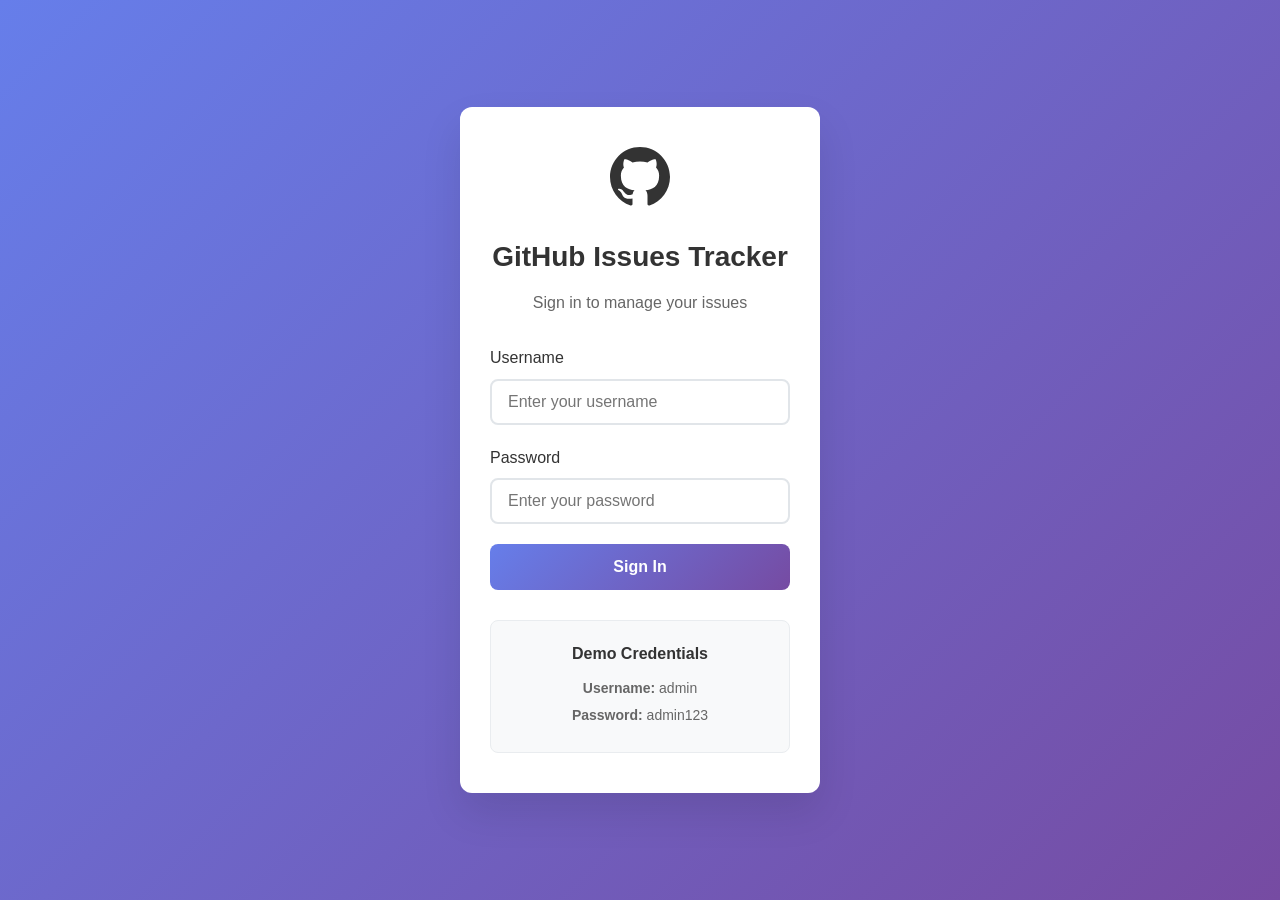
==== dashboard.html @ 181c5027 "first commit" ====
<!DOCTYPE html>
<html lang="en">
<head>
    <meta charset="UTF-8">
    <meta name="viewport" content="width=device-width, initial-scale=1.0">
    <title>GitHub Issues Tracker - Dashboard</title>
    <link rel="stylesheet" href="style.css">
</head>
<body class="dashboard-page">
    <!-- Navbar -->
    <nav class="navbar">
        <div class="nav-container">
            <div class="nav-left">
                <div class="nav-logo">
                    <svg width="30" height="30" viewBox="0 0 24 24" fill="currentColor">
                        <path d="M12 0c-6.626 0-12 5.373-12 12 0 5.302 3.438 9.8 8.207 11.387.599.111.793-.261.793-.577v-2.234c-3.338.726-4.033-1.416-4.033-1.416-.546-1.387-1.333-1.756-1.333-1.756-1.089-.745.083-.729.083-.729 1.205.084 1.839 1.237 1.839 1.237 1.07 1.834 2.807 1.304 3.492.997.107-.775.418-1.305.762-1.604-2.665-.305-5.467-1.334-5.467-5.931 0-1.311.469-2.381 1.236-3.221-.124-.303-.535-1.524.117-3.176 0 0 1.008-.322 3.301 1.23.957-.266 1.983-.399 3.003-.404 1.02.005 2.047.138 3.006.404 2.291-1.552 3.297-1.23 3.297-1.23.653 1.653.242 2.874.118 3.176.77.84 1.235 1.911 1.235 3.221 0 4.609-2.807 5.624-5.479 5.921.43.372.823 1.102.823 2.222v3.293c0 .319.192.694.801.576 4.765-1.589 8.199-6.086 8.199-11.386 0-6.627-5.373-12-12-12z"/>
                    </svg>
                    <span>Issues Tracker</span>
                </div>
            </div>
            
            <div class="nav-right">
                <div class="search-container">
                    <input type="text" id="searchInput" placeholder="Search issues...">
                    <button id="searchBtn">Search</button>
                </div>
                <button id="logoutBtn" class="logout-btn">Logout</button>
            </div>
        </div>
    </nav>

    <!-- Main Content -->
    <main class="main-content">
        <div class="container">
            <!-- Tabs -->
            <div class="tabs-section">
                <div class="tabs">
                    <button class="tab-btn active" data-status="all">All</button>
                    <button class="tab-btn" data-status="open">Open</button>
                    <button class="tab-btn" data-status="closed">Closed</button>
                </div>
            </div>

            <!-- Info Row -->
            <div class="info-row">
                <div class="info-left">
                    <svg width="20" height="20" viewBox="0 0 24 24" fill="currentColor">
                        <path d="M12 2C6.48 2 2 6.48 2 12s4.48 10 10 10 10-4.48 10-10S17.52 2 12 2zm-2 15l-5-5 1.41-1.41L10 14.17l7.59-7.59L19 8l-9 9z"/>
                    </svg>
                    <span id="issueCount">0 issues</span>
                </div>
                <div class="info-right">
                    <div class="status-marker open-marker">
                        <span class="marker-dot"></span>
                        Open
                    </div>
                    <div class="status-marker closed-marker">
                        <span class="marker-dot"></span>
                        Closed
                    </div>
                </div>
            </div>

            <!-- Loading Spinner -->
            <div id="loader" class="loader" style="display: none;">
                <div class="spinner"></div>
            </div>

            <!-- Issues Container -->
            <div id="issuesContainer" class="issues-container">
                <!-- Issues will be rendered here -->
            </div>

            <!-- No Results Message -->
            <div id="noResults" class="no-results" style="display: none;">
                <p>No issues found</p>
            </div>
        </div>
    </main>

    <!-- Issue Details Modal -->
    <div id="issueModal" class="modal" style="display: none;">
        <div class="modal-content">
            <div class="modal-header">
                <h2 id="modalTitle">Issue Details</h2>
                <button class="modal-close">&times;</button>
            </div>
            <div class="modal-body">
                <div id="modalIssueDetails">
                    <!-- Issue details will be rendered here -->
                </div>
            </div>
        </div>
    </div>

    <script src="js/api.js"></script>
    <script src="js/dashboard.js"></script>
</body>
</html>
---- style.css ----
/* Reset and Base Styles */
* {
    margin: 0;
    padding: 0;
    box-sizing: border-box;
}

body {
    font-family: -apple-system, BlinkMacSystemFont, 'Segoe UI', Roboto, Oxygen, Ubuntu, Cantarell, sans-serif;
    line-height: 1.6;
    color: #333;
    background-color: #f8f9fa;
}

/* Login Page Styles */
.login-page {
    background: linear-gradient(135deg, #667eea 0%, #764ba2 100%);
    min-height: 100vh;
    display: flex;
    align-items: center;
    justify-content: center;
}

.login-container {
    width: 100%;
    max-width: 400px;
    padding: 20px;
}

.login-card {
    background: white;
    border-radius: 12px;
    padding: 40px 30px;
    box-shadow: 0 20px 40px rgba(0, 0, 0, 0.1);
    text-align: center;
}

.login-header .logo {
    color: #333;
    margin-bottom: 20px;
}

.login-header h1 {
    font-size: 28px;
    margin-bottom: 10px;
    color: #333;
}

.subtitle {
    color: #666;
    margin-bottom: 30px;
    font-size: 16px;
}

.login-form {
    text-align: left;
}

.form-group {
    margin-bottom: 20px;
}

.form-group label {
    display: block;
    margin-bottom: 8px;
    font-weight: 500;
    color: #333;
}

.form-group input {
    width: 100%;
    padding: 12px 16px;
    border: 2px solid #e1e5e9;
    border-radius: 8px;
    font-size: 16px;
    transition: border-color 0.3s ease;
}

.form-group input:focus {
    outline: none;
    border-color: #667eea;
}

.login-btn {
    width: 100%;
    padding: 14px;
    background: linear-gradient(135deg, #667eea 0%, #764ba2 100%);
    color: white;
    border: none;
    border-radius: 8px;
    font-size: 16px;
    font-weight: 600;
    cursor: pointer;
    transition: transform 0.2s ease;
}

.login-btn:hover {
    transform: translateY(-2px);
}

.error-message {
    background: #fee;
    color: #c33;
    padding: 12px;
    border-radius: 8px;
    margin-top: 20px;
    border: 1px solid #fcc;
}

.demo-credentials {
    margin-top: 30px;
    padding: 20px;
    background: #f8f9fa;
    border-radius: 8px;
    border: 1px solid #e9ecef;
}

.demo-credentials h3 {
    font-size: 16px;
    margin-bottom: 10px;
    color: #333;
}

.demo-credentials p {
    font-size: 14px;
    color: #666;
    margin: 5px 0;
}

/* Dashboard Styles */
.dashboard-page {
    background-color: #f8f9fa;
    min-height: 100vh;
}

/* Navbar */
.navbar {
    background: white;
    box-shadow: 0 2px 10px rgba(0, 0, 0, 0.1);
    position: sticky;
    top: 0;
    z-index: 100;
}

.nav-container {
    max-width: 1200px;
    margin: 0 auto;
    padding: 0 20px;
    display: flex;
    justify-content: space-between;
    align-items: center;
    height: 70px;
}

.nav-left {
    display: flex;
    align-items: center;
}

.nav-logo {
    display: flex;
    align-items: center;
    gap: 12px;
    font-size: 20px;
    font-weight: 600;
    color: #333;
}

.nav-logo svg {
    color: #333;
}

.nav-right {
    display: flex;
    align-items: center;
    gap: 20px;
}

.search-container {
    display: flex;
    gap: 10px;
}

.search-container input {
    padding: 10px 16px;
    border: 2px solid #e1e5e9;
    border-radius: 8px;
    font-size: 14px;
    width: 300px;
}

.search-container input:focus {
    outline: none;
    border-color: #667eea;
}

.search-container button {
    padding: 10px 20px;
    background: #667eea;
    color: white;
    border: none;
    border-radius: 8px;
    cursor: pointer;
    font-weight: 500;
    transition: background-color 0.3s ease;
}

.search-container button:hover {
    background: #5a67d8;
}

.logout-btn {
    padding: 10px 20px;
    background: #dc3545;
    color: white;
    border: none;
    border-radius: 8px;
    cursor: pointer;
    font-weight: 500;
    transition: background-color 0.3s ease;
}

.logout-btn:hover {
    background: #c82333;
}

/* Main Content */
.main-content {
    max-width: 1200px;
    margin: 0 auto;
    padding: 30px 20px;
}

/* Tabs */
.tabs-section {
    margin-bottom: 20px;
}

.tabs {
    display: flex;
    gap: 10px;
    border-bottom: 2px solid #e9ecef;
    padding-bottom: 0;
}

.tab-btn {
    padding: 12px 24px;
    background: none;
    border: none;
    border-bottom: 3px solid transparent;
    cursor: pointer;
    font-size: 16px;
    font-weight: 500;
    color: #666;
    transition: all 0.3s ease;
    margin-bottom: -2px;
}

.tab-btn:hover {
    color: #333;
}

.tab-btn.active {
    color: #667eea;
    border-bottom-color: #667eea;
}

/* Info Row */
.info-row {
    display: flex;
    justify-content: space-between;
    align-items: center;
    margin-bottom: 30px;
    padding: 16px 20px;
    background: white;
    border-radius: 8px;
    box-shadow: 0 2px 4px rgba(0, 0, 0, 0.05);
}

.info-left {
    display: flex;
    align-items: center;
    gap: 10px;
    font-weight: 500;
}

.info-right {
    display: flex;
    gap: 20px;
}

.status-marker {
    display: flex;
    align-items: center;
    gap: 8px;
    font-size: 14px;
}

.marker-dot {
    width: 12px;
    height: 12px;
    border-radius: 50%;
}

.open-marker .marker-dot {
    background-color: #28a745;
}

.closed-marker .marker-dot {
    background-color: #6f42c1;
}

/* Loading Spinner */
.loader {
    display: flex;
    justify-content: center;
    align-items: center;
    min-height: 200px;
}

.spinner {
    width: 40px;
    height: 40px;
    border: 4px solid #f3f3f3;
    border-top: 4px solid #667eea;
    border-radius: 50%;
    animation: spin 1s linear infinite;
}

@keyframes spin {
    0% { transform: rotate(0deg); }
    100% { transform: rotate(360deg); }
}

/* Issues Container */
.issues-container {
    display: grid;
    grid-template-columns: repeat(auto-fill, minmax(280px, 1fr));
    gap: 20px;
    margin-bottom: 40px;
}

/* Issue Cards */
.issue-card {
    background: white;
    border-radius: 12px;
    padding: 20px;
    box-shadow: 0 2px 8px rgba(0, 0, 0, 0.1);
    cursor: pointer;
    transition: all 0.3s ease;
    border-top: 4px solid transparent;
    position: relative;
}

.issue-card:hover {
    transform: translateY(-4px);
    box-shadow: 0 8px 25px rgba(0, 0, 0, 0.15);
}

.issue-card.open {
    border-top-color: #28a745; /* Green for open */
}

.issue-card.closed {
    border-top-color: #6f42c1; /* Purple for closed */
}

/* Priority Badge - Top Right */
.priority-top-right {
    position: absolute;
    top: 15px;
    right: 15px;
}

.priority-badge {
    padding: 4px 8px;
    border-radius: 4px;
    font-size: 11px;
    font-weight: 500;
    color: white;
    text-transform: uppercase;
}

.issue-title {
    font-size: 18px;
    font-weight: 600;
    margin: 0 0 15px 0;
    color: #333;
    line-height: 1.4;
    padding-right: 80px; /* Space for priority badge */
}

.issue-description {
    color: #666;
    margin-bottom: 15px;
    font-size: 14px;
    line-height: 1.5;
    display: -webkit-box;
    -webkit-line-clamp: 3;
    -webkit-box-orient: vertical;
    overflow: hidden;
    display: -moz-box;
    -moz-line-clamp: 3;
    -moz-box-orient: vertical;
    overflow: hidden;
}

/* Issue Labels - Below Description */
.issue-labels {
    display: flex;
    gap: 6px;
    flex-wrap: wrap;
    margin-bottom: 15px;
}

.issue-meta {
    display: flex;
    justify-content: space-between;
    align-items: center;
    margin-bottom: 12px;
}

.issue-status {
    padding: 4px 12px;
    border-radius: 20px;
    font-size: 12px;
    font-weight: 500;
    text-transform: uppercase;
}

.issue-card.open .issue-status {
    background: #d4edda;
    color: #155724;
}

.issue-card.closed .issue-status {
    background: #e2d9f3;
    color: #6f42c1;
}

.issue-author {
    font-size: 12px;
    color: #666;
}

.issue-details {
    display: flex;
    justify-content: space-between;
    align-items: center;
    margin-bottom: 12px;
}

.priority-badge {
    padding: 4px 8px;
    border-radius: 4px;
    font-size: 11px;
    font-weight: 500;
    color: white;
    text-transform: uppercase;
}

.issue-labels {
    display: flex;
    gap: 6px;
    flex-wrap: wrap;
}

.label {
    padding: 4px 8px;
    background: #e9ecef;
    border-radius: 12px;
    font-size: 11px;
    color: #495057;
}

/* Label Badges - Enhanced */
.label-badge {
    padding: 4px 8px;
    background: linear-gradient(135deg, #667eea 0%, #764ba2 100%);
    color: white;
    border-radius: 12px;
    font-size: 11px;
    font-weight: 500;
    text-transform: lowercase;
    letter-spacing: 0.5px;
    box-shadow: 0 2px 4px rgba(102, 126, 234, 0.3);
    transition: transform 0.2s ease;
}

.label-badge:hover {
    transform: scale(1.05);
}

/* Special colors for common labels */
.label-badge:nth-child(1) { background: linear-gradient(135deg, #ff6b6b 0%, #ee5a24 100%); } /* bug */
.label-badge:nth-child(2) { background: linear-gradient(135deg, #51cf66 0%, #2c9e3b 100%); } /* enhancement */
.label-badge:nth-child(3) { background: linear-gradient(135deg, #339af0 0%, #1c7ed6 100%); } /* help wanted */
.label-badge:nth-child(4) { background: linear-gradient(135deg, #845ef7 0%, #5f3dc4 100%); } /* documentation */
.label-badge:nth-child(5) { background: linear-gradient(135deg, #ffd93d 0%, #f59e0b 100%); } /* good first issue */

.issue-date {
    font-size: 11px;
    color: #999;
    border-top: 1px solid #f1f3f4;
    padding-top: 10px;
}

/* No Results */
.no-results {
    text-align: center;
    padding: 60px 20px;
    color: #666;
}

.no-results p {
    font-size: 18px;
    margin-bottom: 20px;
}

/* Error Message */
.error-message {
    text-align: center;
    padding: 40px 20px;
    color: #dc3545;
}

.error-message p {
    font-size: 16px;
    margin-bottom: 20px;
}

.retry-btn {
    padding: 10px 20px;
    background: #667eea;
    color: white;
    border: none;
    border-radius: 8px;
    cursor: pointer;
    font-weight: 500;
}

/* Modal */
.modal {
    display: none;
    position: fixed;
    z-index: 1000;
    left: 0;
    top: 0;
    width: 100%;
    height: 100%;
    background-color: rgba(0, 0, 0, 0.5);
    animation: fadeIn 0.3s ease;
}

@keyframes fadeIn {
    from { opacity: 0; }
    to { opacity: 1; }
}

.modal-content {
    background-color: white;
    margin: 5% auto;
    padding: 0;
    border-radius: 12px;
    width: 90%;
    max-width: 600px;
    max-height: 80vh;
    overflow-y: auto;
    animation: slideIn 0.3s ease;
}

@keyframes slideIn {
    from { transform: translateY(-50px); opacity: 0; }
    to { transform: translateY(0); opacity: 1; }
}

.modal-header {
    display: flex;
    justify-content: space-between;
    align-items: center;
    padding: 20px 24px;
    border-bottom: 1px solid #e9ecef;
}

.modal-header h2 {
    margin: 0;
    color: #333;
}

.modal-close {
    font-size: 28px;
    font-weight: bold;
    color: #999;
    cursor: pointer;
    background: none;
    border: none;
    padding: 0;
    width: 30px;
    height: 30px;
    display: flex;
    align-items: center;
    justify-content: center;
}

.modal-close:hover {
    color: #333;
}

.modal-body {
    padding: 24px;
}

.issue-detail-item {
    margin-bottom: 16px;
    padding-bottom: 16px;
    border-bottom: 1px solid #f1f3f4;
}

.issue-detail-item:last-child {
    border-bottom: none;
    margin-bottom: 0;
    padding-bottom: 0;
}

.issue-detail-item strong {
    color: #333;
    display: block;
    margin-bottom: 4px;
}

/* Responsive Design */
@media (max-width: 768px) {
    .nav-container {
        flex-direction: column;
        height: auto;
        padding: 15px 20px;
        gap: 15px;
    }
    
    .nav-right {
        width: 100%;
        justify-content: space-between;
    }
    
    .search-container input {
        width: 200px;
    }
    
    .issues-container {
        grid-template-columns: repeat(auto-fill, minmax(250px, 1fr));
        gap: 15px;
    }
    
    .info-row {
        flex-direction: column;
        gap: 15px;
        text-align: center;
    }
    
    .tabs {
        overflow-x: auto;
        -webkit-overflow-scrolling: touch;
    }
    
    .modal-content {
        margin: 10% auto;
        width: 95%;
    }
}

@media (max-width: 480px) {
    .login-card {
        padding: 30px 20px;
        margin: 20px;
    }
    
    .nav-right {
        flex-direction: column;
        gap: 10px;
    }
    
    .search-container {
        width: 100%;
    }
    
    .search-container input {
        width: 100%;
    }
    
    .issues-container {
        grid-template-columns: 1fr;
        gap: 15px;
    }
    
    .main-content {
        padding: 20px 15px;
    }
    
    .issue-card {
        padding: 15px;
    }
    
    .modal-body {
        padding: 20px;
    }
}

/* Tablet Responsive */
@media (min-width: 481px) and (max-width: 768px) {
    .issues-container {
        grid-template-columns: repeat(2, 1fr);
    }
}

/* Desktop Responsive */
@media (min-width: 769px) {
    .issues-container {
        grid-template-columns: repeat(4, 1fr);
    }
}
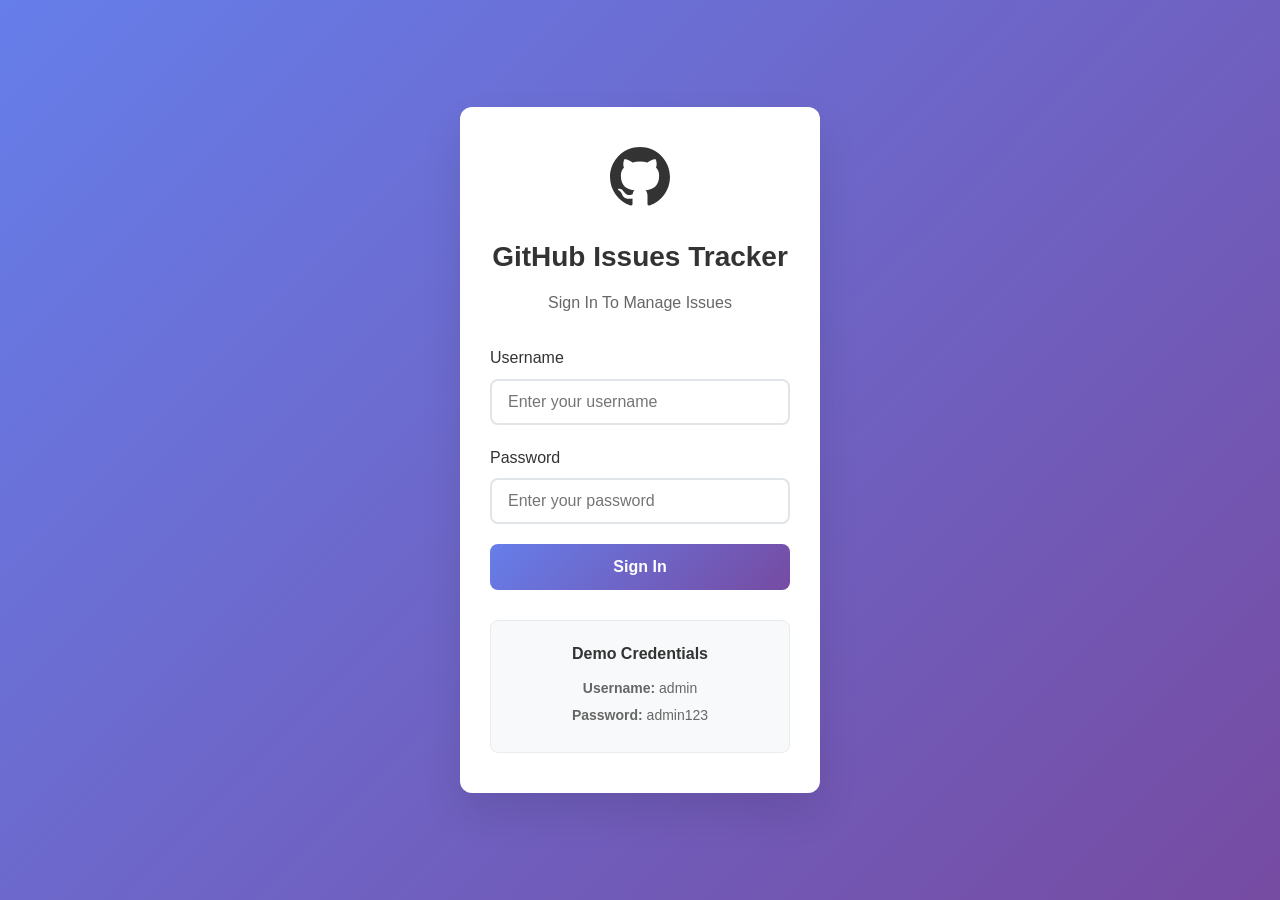
==== commit d0762f21: "2ndcommit" ====
--- a/dashboard.html
+++ b/dashboard.html
@@ -7,7 +7,7 @@
     <link rel="stylesheet" href="style.css">
 </head>
 <body class="dashboard-page">
-    <!-- Navbar -->
+    
     <nav class="navbar">
         <div class="nav-container">
             <div class="nav-left">
@@ -29,11 +29,10 @@
         </div>
     </nav>
 
-    <!-- Main Content -->
+    
     <main class="main-content">
         <div class="container">
-            <!-- Tabs -->
-            <div class="tabs-section">
+           <div class="tabs-section">
                 <div class="tabs">
                     <button class="tab-btn active" data-status="all">All</button>
                     <button class="tab-btn" data-status="open">Open</button>
@@ -41,7 +40,7 @@
                 </div>
             </div>
 
-            <!-- Info Row -->
+           
             <div class="info-row">
                 <div class="info-left">
                     <svg width="20" height="20" viewBox="0 0 24 24" fill="currentColor">
@@ -61,24 +60,24 @@
                 </div>
             </div>
 
-            <!-- Loading Spinner -->
+            
             <div id="loader" class="loader" style="display: none;">
                 <div class="spinner"></div>
             </div>
 
-            <!-- Issues Container -->
+        
             <div id="issuesContainer" class="issues-container">
-                <!-- Issues will be rendered here -->
+               
             </div>
 
-            <!-- No Results Message -->
+             
             <div id="noResults" class="no-results" style="display: none;">
                 <p>No issues found</p>
             </div>
         </div>
     </main>
 
-    <!-- Issue Details Modal -->
+     
     <div id="issueModal" class="modal" style="display: none;">
         <div class="modal-content">
             <div class="modal-header">
@@ -87,7 +86,7 @@
             </div>
             <div class="modal-body">
                 <div id="modalIssueDetails">
-                    <!-- Issue details will be rendered here -->
+                    
                 </div>
             </div>
         </div>
--- a/style.css
+++ b/style.css
@@ -1,4 +1,4 @@
-/* Reset and Base Styles */
+ 
 * {
     margin: 0;
     padding: 0;
@@ -12,7 +12,7 @@
     background-color: #f8f9fa;
 }
 
-/* Login Page Styles */
+ 
 .login-page {
     background: linear-gradient(135deg, #667eea 0%, #764ba2 100%);
     min-height: 100vh;
@@ -127,13 +127,13 @@
     margin: 5px 0;
 }
 
-/* Dashboard Styles */
+ 
 .dashboard-page {
     background-color: #f8f9fa;
     min-height: 100vh;
 }
 
-/* Navbar */
+ 
 .navbar {
     background: white;
     box-shadow: 0 2px 10px rgba(0, 0, 0, 0.1);
@@ -224,14 +224,14 @@
     background: #c82333;
 }
 
-/* Main Content */
+ 
 .main-content {
     max-width: 1200px;
     margin: 0 auto;
     padding: 30px 20px;
 }
 
-/* Tabs */
+ 
 .tabs-section {
     margin-bottom: 20px;
 }
@@ -265,7 +265,7 @@
     border-bottom-color: #667eea;
 }
 
-/* Info Row */
+ 
 .info-row {
     display: flex;
     justify-content: space-between;
@@ -310,7 +310,7 @@
     background-color: #6f42c1;
 }
 
-/* Loading Spinner */
+ 
 .loader {
     display: flex;
     justify-content: center;
@@ -332,7 +332,7 @@
     100% { transform: rotate(360deg); }
 }
 
-/* Issues Container */
+ 
 .issues-container {
     display: grid;
     grid-template-columns: repeat(auto-fill, minmax(280px, 1fr));
@@ -340,7 +340,7 @@
     margin-bottom: 40px;
 }
 
-/* Issue Cards */
+ 
 .issue-card {
     background: white;
     border-radius: 12px;
@@ -365,7 +365,7 @@
     border-top-color: #6f42c1; /* Purple for closed */
 }
 
-/* Priority Badge - Top Right */
+ 
 .priority-top-right {
     position: absolute;
     top: 15px;
@@ -405,7 +405,7 @@
     overflow: hidden;
 }
 
-/* Issue Labels - Below Description */
+ 
 .issue-labels {
     display: flex;
     gap: 6px;
@@ -473,7 +473,7 @@
     color: #495057;
 }
 
-/* Label Badges - Enhanced */
+ 
 .label-badge {
     padding: 4px 8px;
     background: linear-gradient(135deg, #667eea 0%, #764ba2 100%);
@@ -491,7 +491,7 @@
     transform: scale(1.05);
 }
 
-/* Special colors for common labels */
+ 
 .label-badge:nth-child(1) { background: linear-gradient(135deg, #ff6b6b 0%, #ee5a24 100%); } /* bug */
 .label-badge:nth-child(2) { background: linear-gradient(135deg, #51cf66 0%, #2c9e3b 100%); } /* enhancement */
 .label-badge:nth-child(3) { background: linear-gradient(135deg, #339af0 0%, #1c7ed6 100%); } /* help wanted */
@@ -505,7 +505,7 @@
     padding-top: 10px;
 }
 
-/* No Results */
+ 
 .no-results {
     text-align: center;
     padding: 60px 20px;
@@ -517,7 +517,7 @@
     margin-bottom: 20px;
 }
 
-/* Error Message */
+ 
 .error-message {
     text-align: center;
     padding: 40px 20px;
@@ -539,7 +539,7 @@
     font-weight: 500;
 }
 
-/* Modal */
+ 
 .modal {
     display: none;
     position: fixed;
@@ -705,14 +705,14 @@
     }
 }
 
-/* Tablet Responsive */
+ 
 @media (min-width: 481px) and (max-width: 768px) {
     .issues-container {
         grid-template-columns: repeat(2, 1fr);
     }
 }
 
-/* Desktop Responsive */
+ 
 @media (min-width: 769px) {
     .issues-container {
         grid-template-columns: repeat(4, 1fr);
